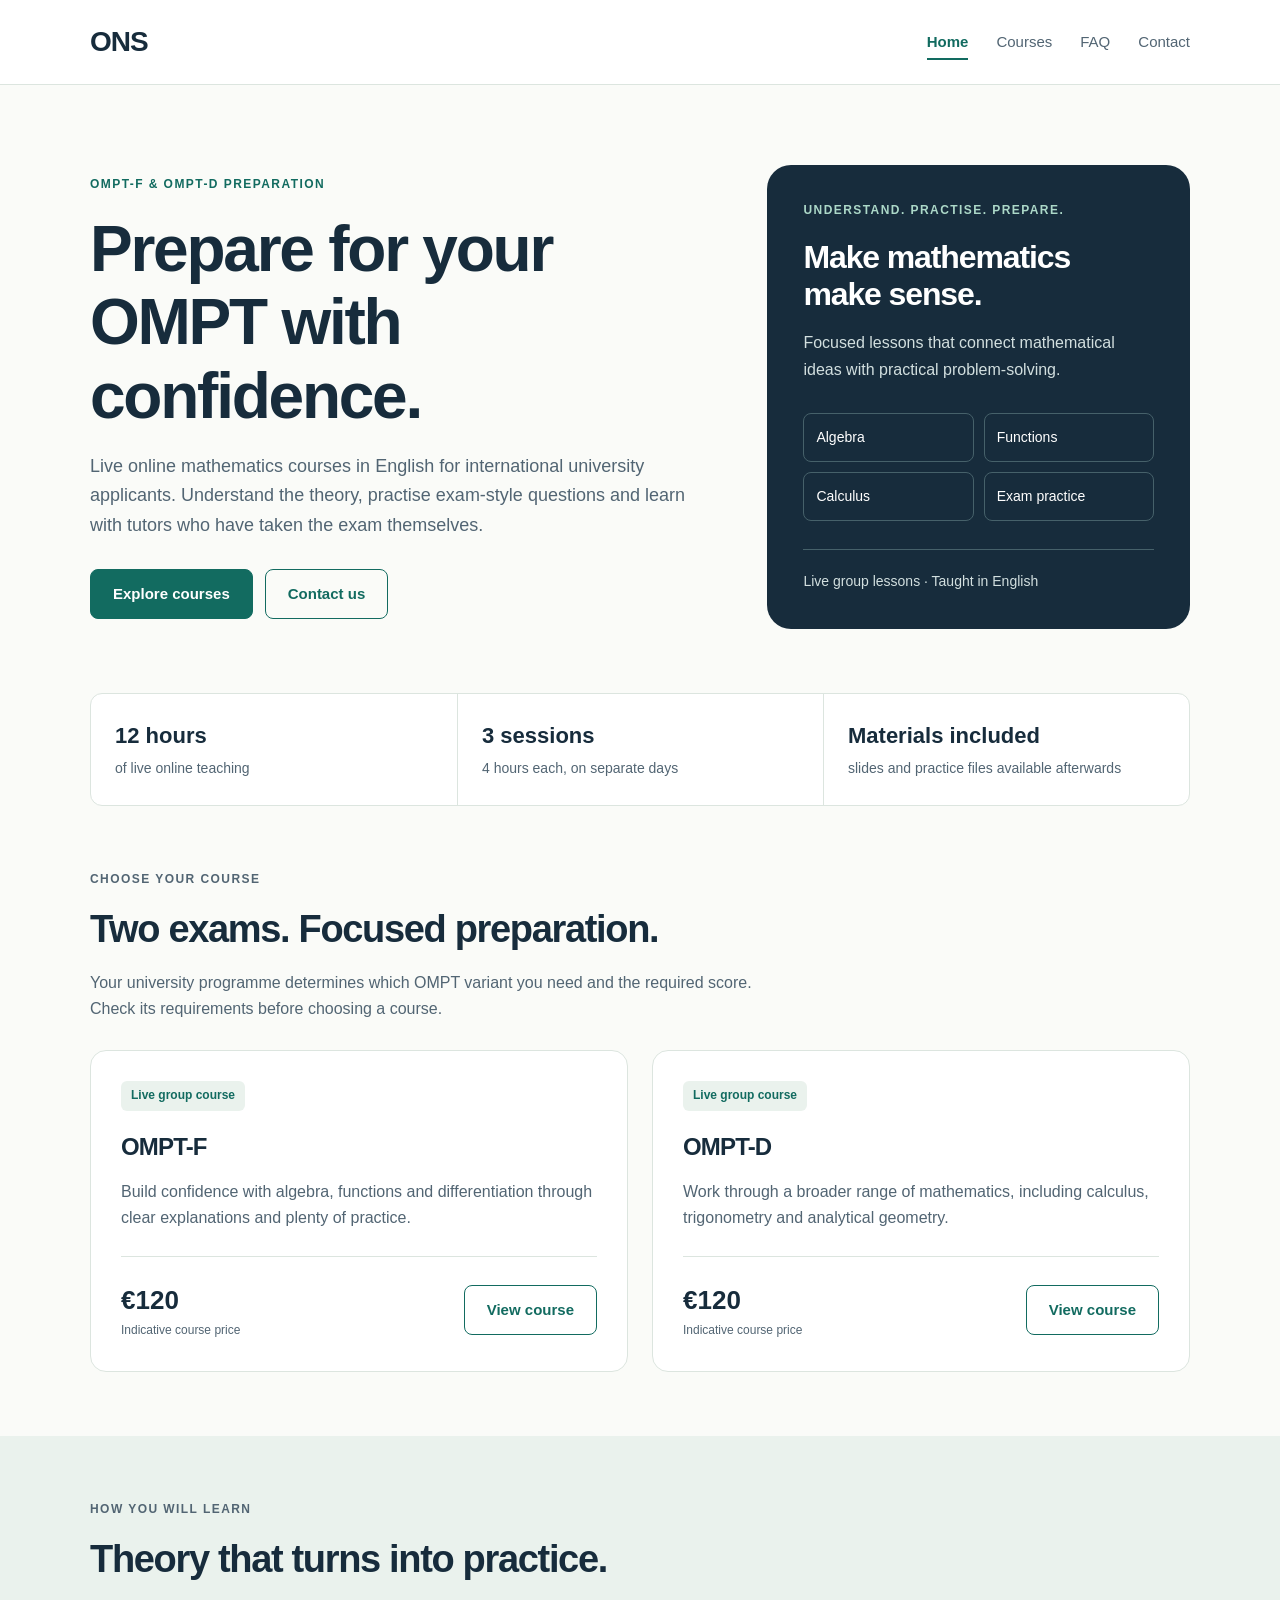
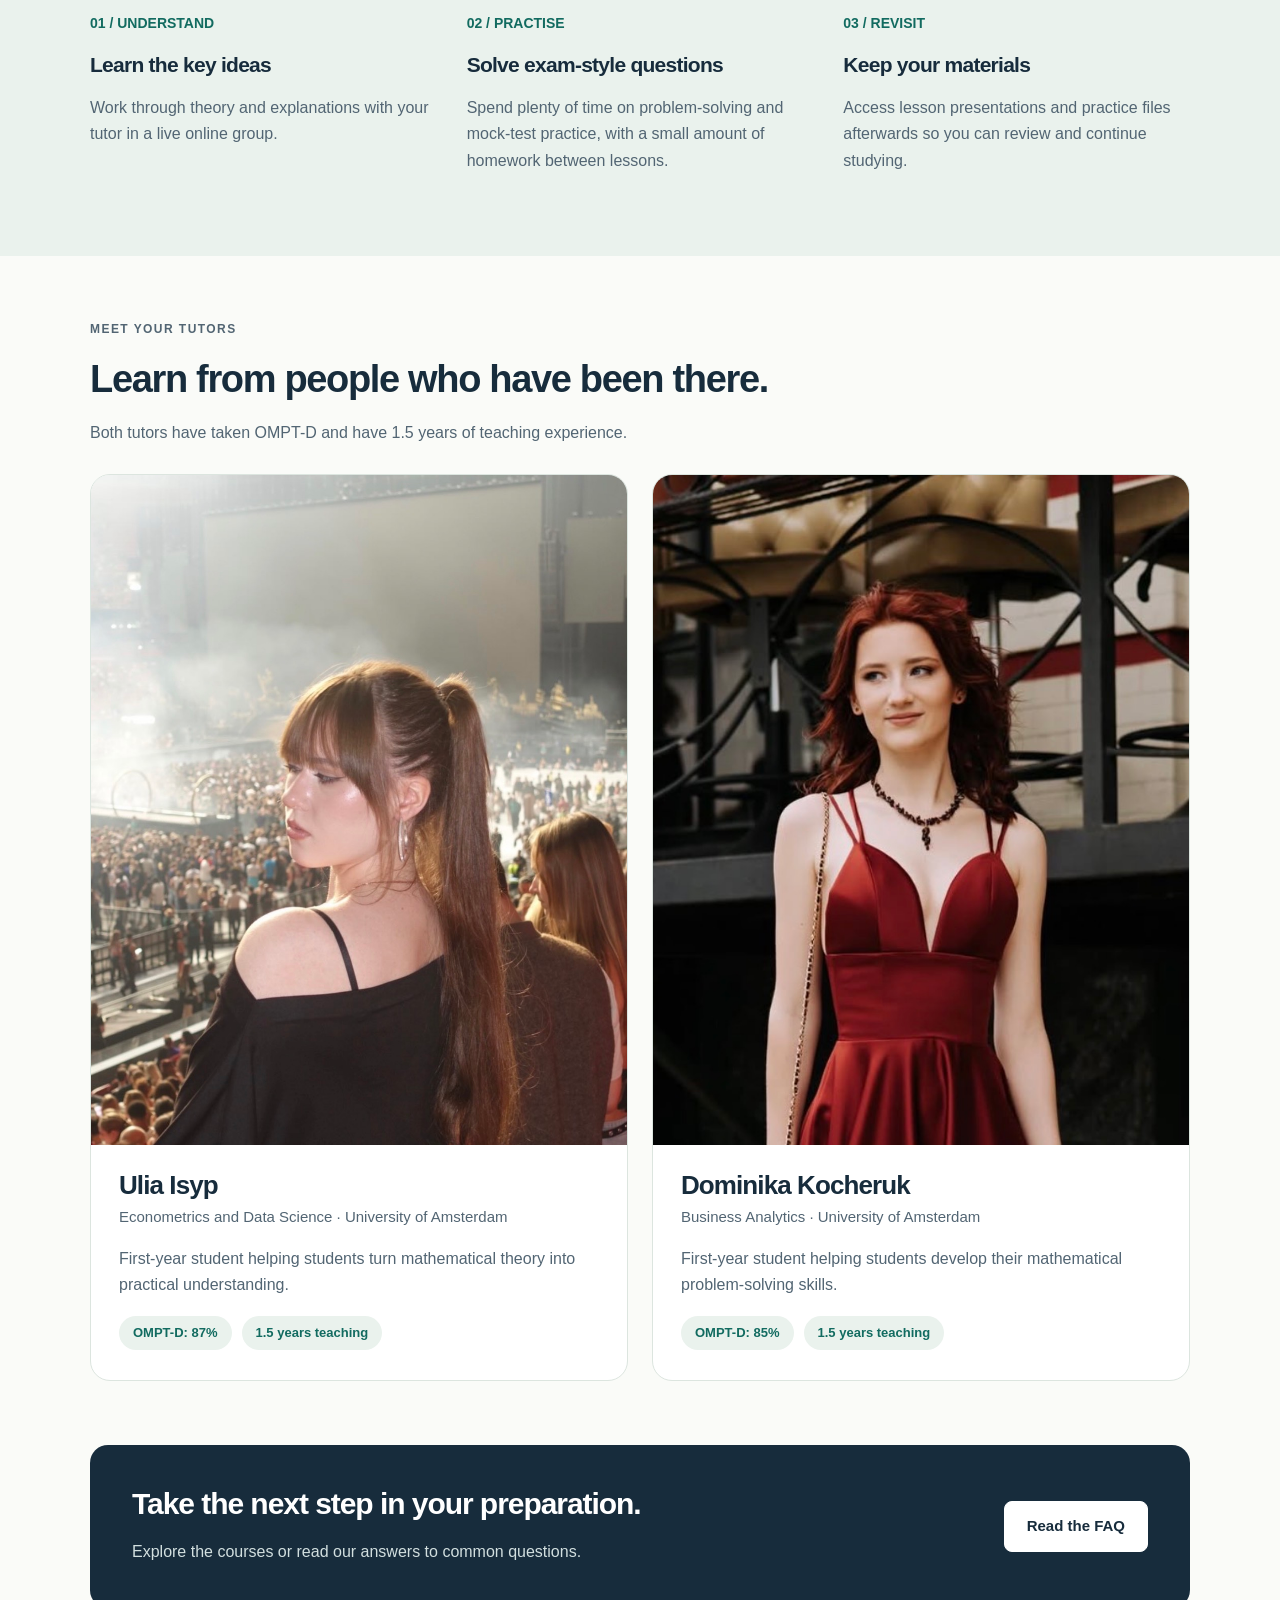
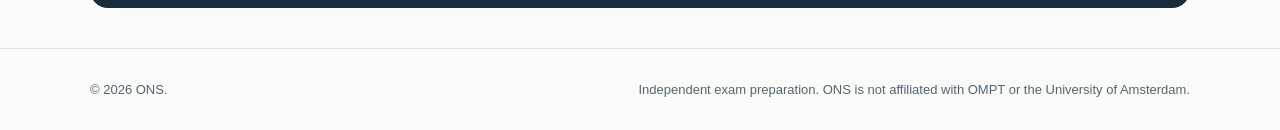
==== index.html @ 3235c78b "Add files via upload" ====
<!DOCTYPE html>
<html lang="en">
  <head>
    <meta charset="UTF-8" />
    <meta name="viewport" content="width=device-width, initial-scale=1.0" />
    <title>ONS | OMPT Preparation in English</title>
    <link rel="stylesheet" href="css/style.css" />
  </head>
  <script src="js/script.js"></script>
  <body>

<a class="skip-link" href="#main">Skip to content</a>
<header class="header">
  <div class="container header-inner">
    <a class="logo" href="index.html" aria-label="ONS home">ONS</a>
    <nav aria-label="Main navigation">
      <a href="index.html" aria-current="page">Home</a>
      <a href="courses.html">Courses</a>
      <a href="faq.html">FAQ</a>
      <a href="contact.html">Contact</a>
    </nav>
  </div>
</header>
<main id="main">
  <div class="container">
    <section class="hero">
      <div>
        <p class="eyebrow">OMPT-F &amp; OMPT-D preparation</p>
        <h1>Prepare for your OMPT with confidence.</h1>
        <p class="lead">
          Live online mathematics courses in English for international
          university applicants. Understand the theory, practise exam-style
          questions and learn with tutors who have taken the exam themselves.
        </p>
        <div class="actions">
          <a class="button" href="courses.html">Explore courses</a>
          <a class="button secondary" href="contact.html">Contact us</a>
        </div>
      </div>
      <div class="hero-panel">
        <p class="eyebrow">Understand. Practise. Prepare.</p>
        <h2>Make mathematics<br />make sense.</h2>
        <p>
          Focused lessons that connect mathematical ideas with practical
          problem-solving.
        </p>
        <div class="topic-grid">
          <span>Algebra</span><span>Functions</span> <span>Calculus</span
          ><span>Exam practice</span>
        </div>
        <p class="panel-bottom">Live group lessons · Taught in English</p>
      </div>
    </section>
    <div class="facts" aria-label="Course format">
      <div class="fact">
        <strong>12 hours</strong><span>of live online teaching</span>
      </div>
      <div class="fact">
        <strong>3 sessions</strong><span>4 hours each, on separate days</span>
      </div>
      <div class="fact">
        <strong>Materials included</strong
        ><span>slides and practice files available afterwards</span>
      </div>
    </div>
    <section class="section">
      <div class="section-heading">
        <p class="eyebrow">Choose your course</p>
        <h2>Two exams. Focused preparation.</h2>
        <p>
          Your university programme determines which OMPT variant you need and
          the required score. Check its requirements before choosing a course.
        </p>
      </div>
      <div class="cards">
        <article class="card">
          <span class="badge">Live group course</span>
          <h3>OMPT-F</h3>
          <p>
            Build confidence with algebra, functions and differentiation through
            clear explanations and plenty of practice.
          </p>
          <div class="card-bottom">
            <span class="price">€120<small>Indicative course price</small></span
            ><a class="button secondary" href="courses.html#ompt-f"
              >View course</a
            >
          </div>
        </article>
        <article class="card">
          <span class="badge">Live group course</span>
          <h3>OMPT-D</h3>
          <p>
            Work through a broader range of mathematics, including calculus,
            trigonometry and analytical geometry.
          </p>
          <div class="card-bottom">
            <span class="price">€120<small>Indicative course price</small></span
            ><a class="button secondary" href="courses.html#ompt-d"
              >View course</a
            >
          </div>
        </article>
      </div>
    </section>
  </div>
  <section class="section tint">
    <div class="container">
      <div class="section-heading">
        <p class="eyebrow">How you will learn</p>
        <h2>Theory that turns into practice.</h2>
      </div>
      <div class="steps">
        <div>
          <span class="step-number">01 / UNDERSTAND</span>
          <h3>Learn the key ideas</h3>
          <p>
            Work through theory and explanations with your tutor in a live
            online group.
          </p>
        </div>
        <div>
          <span class="step-number">02 / PRACTISE</span>
          <h3>Solve exam-style questions</h3>
          <p>
            Spend plenty of time on problem-solving and mock-test practice, with
            a small amount of homework between lessons.
          </p>
        </div>
        <div>
          <span class="step-number">03 / REVISIT</span>
          <h3>Keep your materials</h3>
          <p>
            Access lesson presentations and practice files afterwards so you can
            review and continue studying.
          </p>
        </div>
      </div>
    </div>
  </section>
  <div class="container">
    <section class="section">
  <div class="section-heading">
    <p class="eyebrow">Meet your tutors</p>
    <h2>Learn from people who have been there.</h2>
    <p>
      Both tutors have taken OMPT-D and have 1.5 years of teaching experience.
    </p>
  </div>
  <div class="tutors">
    <article class="tutor-card">
      <div class="tutor-photo">
        <img src="images/ulia.jpg" alt="Ulia Isyp" loading="lazy" />
      </div>
      <div class="tutor-body">
        <h3>Ulia Isyp</h3>
        <p class="tutor-role">
          Econometrics and Data Science · University of Amsterdam
        </p>
        <p>
          First-year student helping students turn mathematical theory into
          practical understanding.
        </p>
        <div class="pills">
          <span class="pill">OMPT-D: 87%</span>
          <span class="pill">1.5 years teaching</span>
        </div>
      </div>
    </article>
    <article class="tutor-card">
      <div class="tutor-photo">
        <img src="images/dominika.jpg" alt="Dominika Kocheruk" loading="lazy" />
      </div>
      <div class="tutor-body">
        <h3>Dominika Kocheruk</h3>
        <p class="tutor-role">
          Business Analytics · University of Amsterdam
        </p>
        <p>
          First-year student helping students develop their mathematical
          problem-solving skills.
        </p>
        <div class="pills">
          <span class="pill">OMPT-D: 85%</span>
          <span class="pill">1.5 years teaching</span>
        </div>
      </div>
    </article>
  </div>
</section>
    <section class="cta">
      <div>
        <h2>Take the next step in your preparation.</h2>
        <p>Explore the courses or read our answers to common questions.</p>
      </div>
      <a class="button" href="faq.html">Read the FAQ</a>
    </section>
  </div>
</main>
<footer class="footer">
  <div class="container footer-inner">
    <p>© 2026 ONS.</p>
    <p class="footer-note">
      Independent exam preparation. ONS is not affiliated with OMPT or the
      University of Amsterdam.
    </p>
  </div>
</footer>
  </body>
</html>
---- css/style.css ----
:root {
  --ink: #172c3c;
  --muted: #526573;
  --accent: #126b60;
  --accent-dark: #0b5048;
  --paper: #fafbf8;
  --white: #ffffff;
  --line: #dce5df;
  --tint: #eaf2ed;
}

* { box-sizing: border-box; }
body {
  margin: 0;
  font-family: Arial, Helvetica, sans-serif;
  color: var(--ink);
  background: var(--paper);
  line-height: 1.65;
  min-height: 100vh;
  display: flex;
  flex-direction: column;
}
a { color: var(--accent); text-underline-offset: 4px; }
a:hover { color: var(--accent-dark); }
a:focus-visible, summary:focus-visible {
  outline: 3px solid var(--accent);
  outline-offset: 5px;
}
.skip-link {
  position: absolute;
  left: 16px;
  top: -100px;
  background: var(--white);
  padding: 10px 16px;
  z-index: 10;
}
.skip-link:focus { top: 10px; }
.container { width: min(1100px, calc(100% - 40px)); margin-inline: auto; }
.header { background: var(--white); border-bottom: 1px solid var(--line); }
.header-inner {
  display: flex;
  justify-content: space-between;
  align-items: center;
  gap: 24px;
  min-height: 84px;
}
.logo { color: var(--ink); font-size: 28px; font-weight: 800; letter-spacing: -1px; text-decoration: none; }
nav { display: flex; gap: 28px; flex-wrap: wrap; }
nav a { color: var(--muted); text-decoration: none; font-size: 15px; }
nav a[aria-current="page"] { color: var(--accent); font-weight: 700; }
main { flex: 1; }
h1, h2, h3 { line-height: 1.15; letter-spacing: -0.035em; margin: 0 0 18px; }
h1 { font-size: clamp(36px, 5.5vw, 64px); }
h2 { font-size: clamp(28px, 3vw, 38px); }
h3 { font-size: 24px; }
p { margin: 0 0 18px; }
.eyebrow {
  color: var(--accent);
  font-size: 12px;
  font-weight: 700;
  text-transform: uppercase;
  letter-spacing: 0.12em;
  margin-bottom: 18px;
}
.lead { font-size: 18px; color: var(--muted); max-width: 650px; }
.muted { color: var(--muted); }
.small { font-size: 14px; }
.hero {
  display: grid;
  grid-template-columns: 1.25fr 0.85fr;
  align-items: center;
  gap: 56px;
  padding-block: 80px 64px;
}
.actions { display: flex; gap: 12px; flex-wrap: wrap; margin-top: 28px; }
.button {
  display: inline-flex;
  align-items: center;
  justify-content: center;
  padding: 12px 22px;
  border: 1px solid var(--accent);
  border-radius: 8px;
  background: var(--accent);
  color: var(--white);
  font-size: 15px;
  font-weight: 700;
  text-decoration: none;
}
.button:hover { background: var(--accent-dark); color: var(--white); }
.button.secondary { background: transparent; color: var(--accent); }
.button.secondary:hover { background: var(--tint); }
.hero-panel {
  background: var(--ink);
  color: var(--white);
  border-radius: 24px;
  padding: 36px;
  min-width: 0;
}
.hero-panel .eyebrow { color: #acd8c8; }
.hero-panel h2 { font-size: 32px; }
.hero-panel p { color: #d2dfdf; }
.topic-grid { display: grid; grid-template-columns: 1fr 1fr; gap: 10px; margin-top: 30px; }
.topic-grid span { padding: 12px; border: 1px solid #46616a; border-radius: 8px; font-size: 14px; }
.hero-panel .panel-bottom { margin: 28px 0 0; padding-top: 20px; border-top: 1px solid #46616a; font-size: 14px; }
.facts {
  display: grid;
  grid-template-columns: repeat(3, 1fr);
  border: 1px solid var(--line);
  border-radius: 12px;
  background: var(--white);
}
.fact { padding: 24px; }
.fact + .fact { border-left: 1px solid var(--line); }
.fact strong { display: block; font-size: 22px; }
.fact span { color: var(--muted); font-size: 14px; }
.section { padding-block: 64px; }
.section-heading { margin-bottom: 28px; }
.section-heading p { max-width: 680px; color: var(--muted); }
.cards { display: grid; grid-template-columns: 1fr 1fr; gap: 24px; }
.card { background: var(--white); border: 1px solid var(--line); border-radius: 16px; padding: 30px; min-width: 0; }
.badge { display: inline-block; padding: 5px 10px; background: var(--tint); border-radius: 6px; color: var(--accent); font-size: 12px; font-weight: 700; margin-bottom: 22px; }
.card p { color: var(--muted); }
.card ul { color: var(--muted); padding-left: 20px; margin-bottom: 24px; }
.card li { margin-bottom: 8px; }
.card-bottom { border-top: 1px solid var(--line); margin-top: 24px; padding-top: 22px; display: flex; gap: 16px; align-items: center; justify-content: space-between; flex-wrap: wrap; }
.price { font-size: 26px; font-weight: 700; }
.price small { display: block; font-size: 12px; font-weight: 400; color: var(--muted); }
.tint { background: var(--tint); }
.steps { display: grid; grid-template-columns: repeat(3, 1fr); gap: 30px; }
.step-number { display: inline-block; font-size: 14px; font-weight: 700; color: var(--accent); margin-bottom: 18px; }
.steps h3 { font-size: 21px; }
.steps p { color: var(--muted); }
.tutor-top { display: flex; gap: 18px; align-items: center; margin-bottom: 22px; }
.avatar { width: 72px; height: 72px; border-radius: 50%; background: var(--tint); color: var(--accent); display: grid; place-items: center; font-size: 23px; font-weight: 700; flex-shrink: 0; object-fit: cover; }
.tutor-top h3 { margin-bottom: 5px; font-size: 22px; }
.tutor-top p { margin: 0; font-size: 14px; }
.score { color: var(--accent); font-weight: 700; }
.cta { background: var(--ink); color: var(--white); border-radius: 18px; padding: 42px; display: flex; align-items: center; justify-content: space-between; gap: 28px; }
.cta h2 { font-size: 30px; }
.cta p { color: #d2dfdf; margin-bottom: 0; }
.cta .button { background: var(--white); border-color: var(--white); color: var(--ink); flex-shrink: 0; }
.page-heading { padding-block: 64px 20px; }
.page-heading h1 { font-size: clamp(36px, 5vw, 52px); }
.notice { border-left: 3px solid var(--accent); padding: 16px 20px; background: var(--tint); color: var(--muted); border-radius: 0 8px 8px 0; }
.faq { max-width: 850px; }
details { background: var(--white); border: 1px solid var(--line); border-radius: 10px; margin-bottom: 12px; }
summary { padding: 20px 24px; font-weight: 700; cursor: pointer; }
details p { padding: 0 24px 22px; color: var(--muted); margin: 0; }
.contact-grid { display: grid; grid-template-columns: repeat(3, 1fr); gap: 20px; }
.contact-grid .card { padding: 24px; }
.contact-grid h2 { font-size: 22px; }
.contact-grid p { font-size: 15px; }
.footer { border-top: 1px solid var(--line); margin-top: 40px; padding-block: 30px; font-size: 13px; color: var(--muted); }
.footer-inner { display: flex; justify-content: space-between; gap: 20px; flex-wrap: wrap; }
.footer p { margin: 0; }
.footer-note { max-width: 560px; }

@media (max-width: 800px) {
  .hero { grid-template-columns: 1fr; gap: 32px; padding-block: 48px; }
  .hero-panel { padding: 28px; }
  .steps, .contact-grid { grid-template-columns: 1fr; }
  .cta { flex-direction: column; align-items: flex-start; padding: 30px; }
}
@media (max-width: 560px) {
  .header-inner { flex-direction: column; gap: 12px; padding-block: 18px; }
  nav { gap: 22px; }
  .cards, .facts { grid-template-columns: 1fr; }
  .fact + .fact { border-left: 0; border-top: 1px solid var(--line); }
  .card { padding: 24px; }
  .section { padding-block: 40px; }
  .page-heading { padding-top: 40px; }
  .lead { font-size: 17px; }
}
/* ===== Header ===== */
.header {
  position: sticky;
  top: 0;
  z-index: 5;
  transition: box-shadow 0.3s ease;
}
.header.scrolled {
  box-shadow: 0 6px 24px rgba(23, 44, 60, 0.08);
}

/* ===== Nav underline ===== */
nav a {
  position: relative;
}
nav a::after {
  content: "";
  position: absolute;
  left: 0;
  right: 0;
  bottom: -6px;
  height: 2px;
  background: var(--accent);
  transform: scaleX(0);
  transform-origin: left;
  transition: transform 0.25s ease;
}
nav a:hover::after,
nav a[aria-current="page"]::after {
  transform: scaleX(1);
}

/* ===== Buttons ===== */
.button {
  transition: transform 0.2s ease, background 0.2s ease, box-shadow 0.2s ease;
}
.button:hover {
  transform: translateY(-2px);
  box-shadow: 0 8px 18px rgba(18, 107, 96, 0.25);
}

/* ===== Page load animations ===== */
@keyframes fadeUp {
  from {
    opacity: 0;
    transform: translateY(24px);
  }
  to {
    opacity: 1;
    transform: none;
  }
}
@keyframes float {
  0%,
  100% {
    transform: translateY(0);
  }
  50% {
    transform: translateY(-8px);
  }
}
.hero > div:first-child {
  animation: fadeUp 0.8s ease both;
}
.hero-panel {
  animation: fadeUp 0.8s 0.2s ease both, float 6s 1.2s ease-in-out infinite;
}
.page-heading {
  animation: fadeUp 0.7s ease both;
}
.topic-grid span {
  transition: background 0.25s ease, border-color 0.25s ease;
}
.topic-grid span:hover {
  background: rgba(255, 255, 255, 0.08);
  border-color: #acd8c8;
}

/* ===== Card hover ===== */
.cards .card,
.contact-grid .card,
.tutor-card {
  transition: transform 0.3s ease, box-shadow 0.3s ease,
    border-color 0.3s ease;
}
.cards .card:hover,
.contact-grid .card:hover,
.tutor-card:hover {
  transform: translateY(-6px);
  box-shadow: 0 18px 40px rgba(23, 44, 60, 0.1);
  border-color: #b9d2c8;
}

/* ===== Scroll reveal ===== */
.reveal {
  opacity: 0;
  transform: translateY(28px);
  transition: opacity 0.7s ease, transform 0.7s ease;
  transition-delay: var(--d, 0s);
}
.reveal.visible {
  opacity: 1;
  transform: none;
}

/* ===== Tutor cards ===== */
.tutors {
  display: grid;
  grid-template-columns: 1fr 1fr;
  gap: 24px;
}
.tutor-card {
  background: var(--white);
  border: 1px solid var(--line);
  border-radius: 20px;
  overflow: hidden;
}
.tutor-photo {
  aspect-ratio: 4 / 5;
  overflow: hidden;
  background: var(--tint);
}
.tutor-photo img {
  display: block;
  width: 100%;
  height: 100%;
  object-fit: cover;
  object-position: center top;
  transition: transform 0.6s ease;
}
.tutor-card:hover .tutor-photo img {
  transform: scale(1.05);
}
.tutor-body {
  padding: 26px 28px 30px;
}
.tutor-body h3 {
  margin-bottom: 4px;
  font-size: 26px;
}
.tutor-role {
  color: var(--muted);
  font-size: 15px;
  margin-bottom: 16px;
}
.tutor-body p:not(.tutor-role) {
  color: var(--muted);
}
.pills {
  display: flex;
  gap: 10px;
  flex-wrap: wrap;
}
.pill {
  padding: 6px 14px;
  background: var(--tint);
  color: var(--accent);
  border-radius: 999px;
  font-size: 13px;
  font-weight: 700;
}
@media (max-width: 800px) {
  .tutors {
    grid-template-columns: 1fr;
  }
  .tutor-photo {
    aspect-ratio: 1 / 1;
  }
}

/* ===== Reduced motion ===== */
@media (prefers-reduced-motion: reduce) {
  *,
  *::before,
  *::after {
    animation: none !important;
    transition: none !important;
  }
}
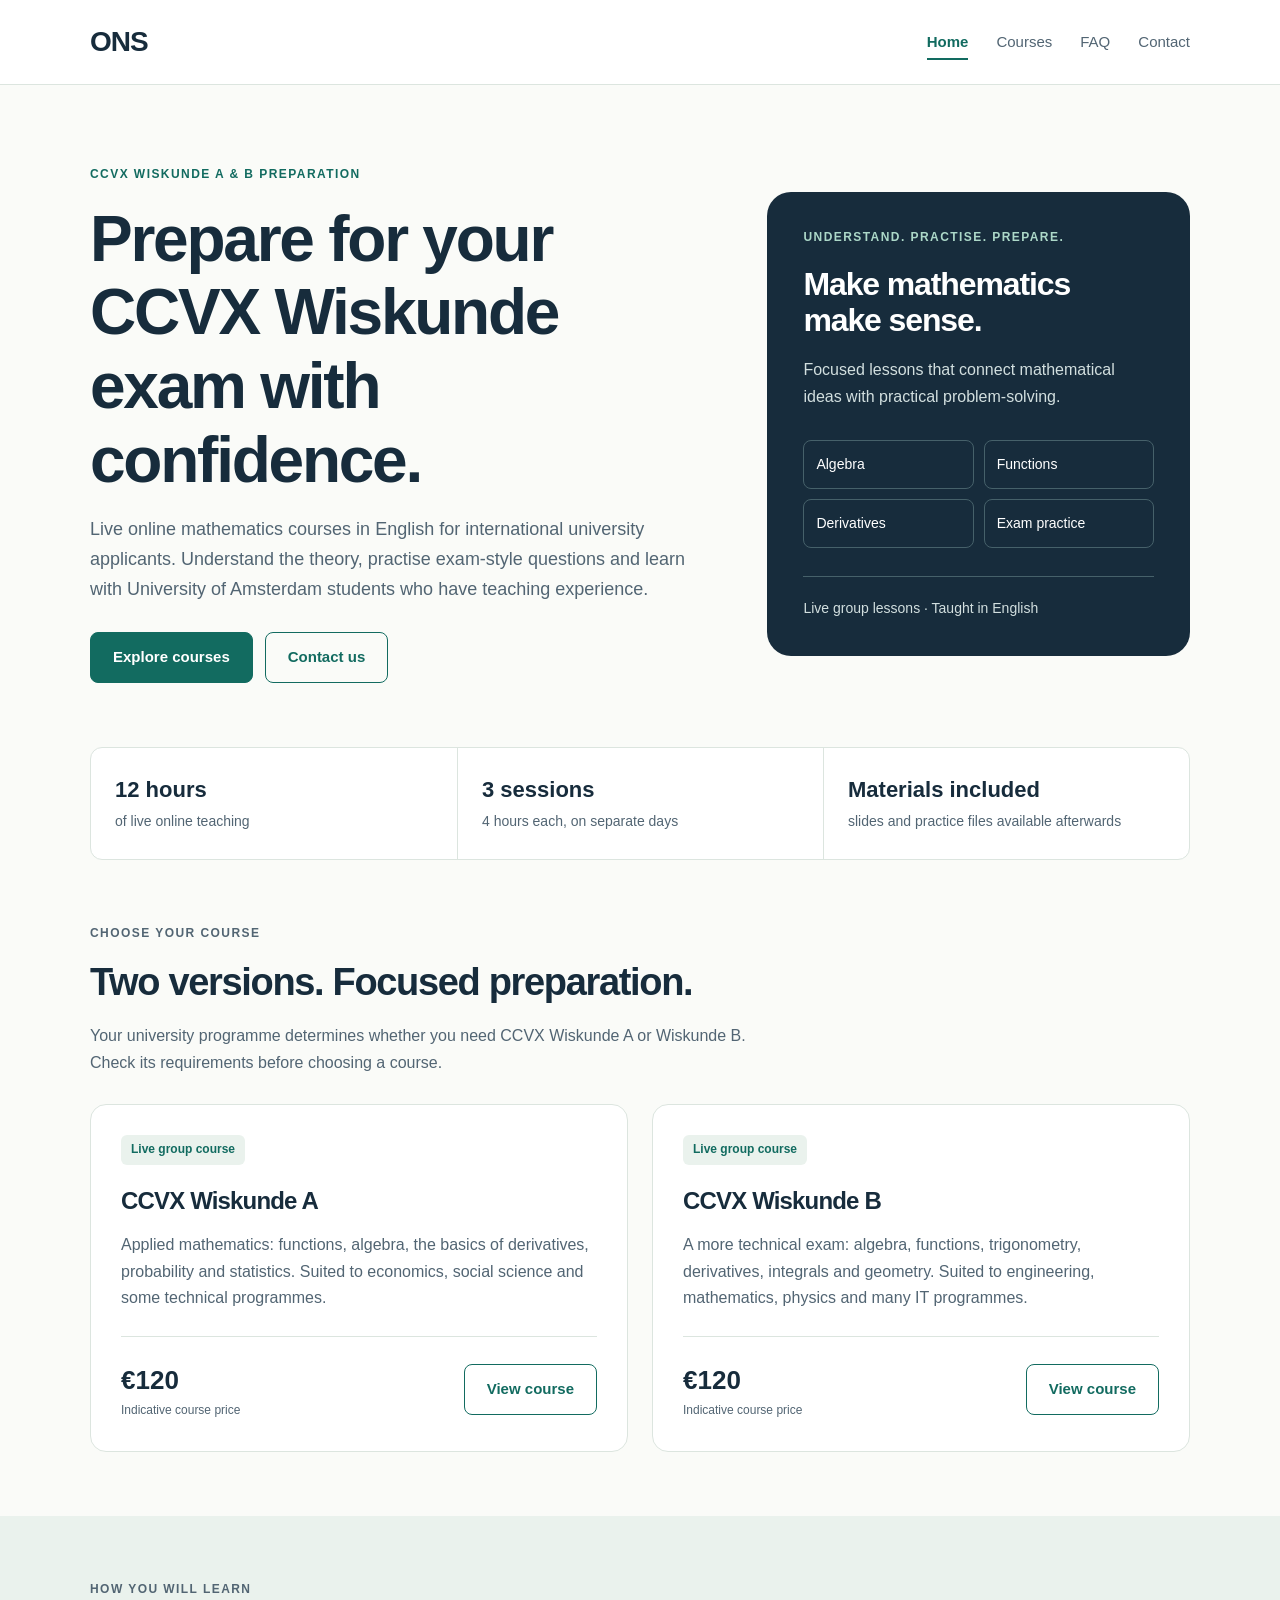
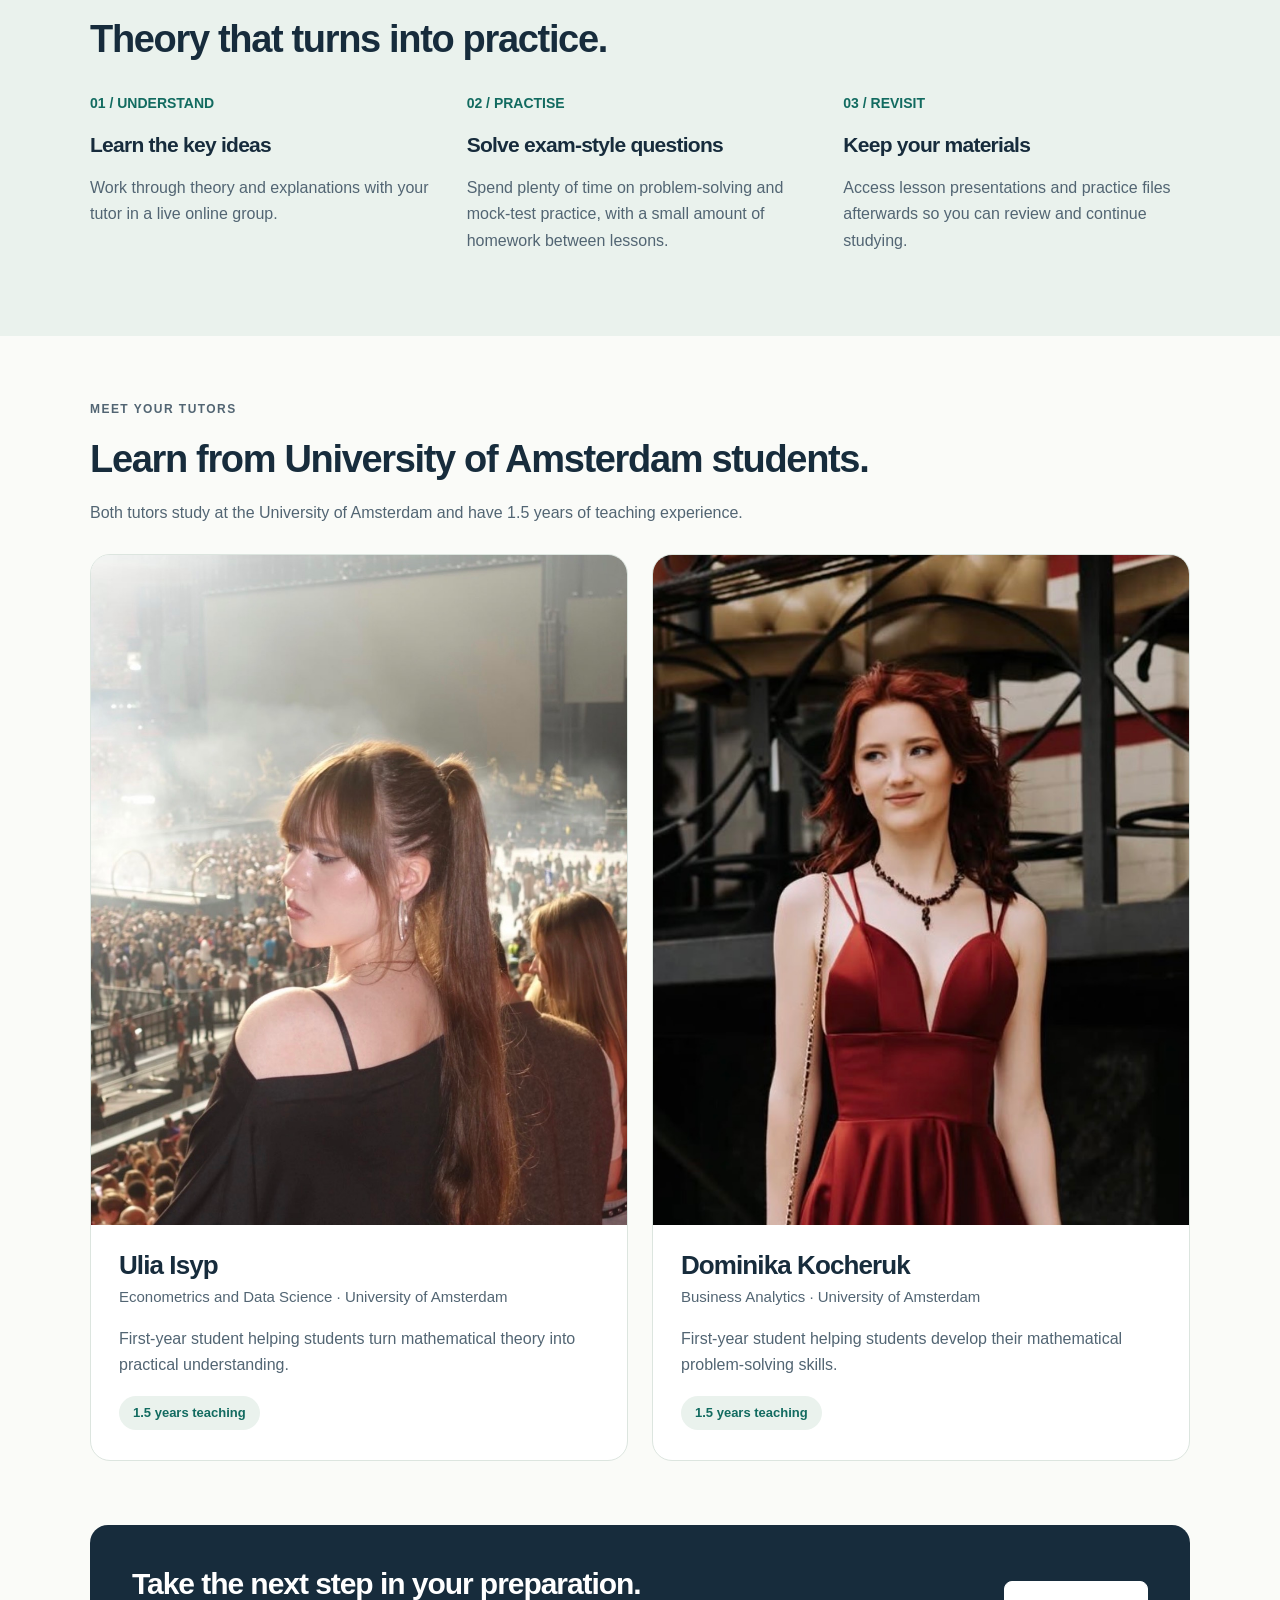
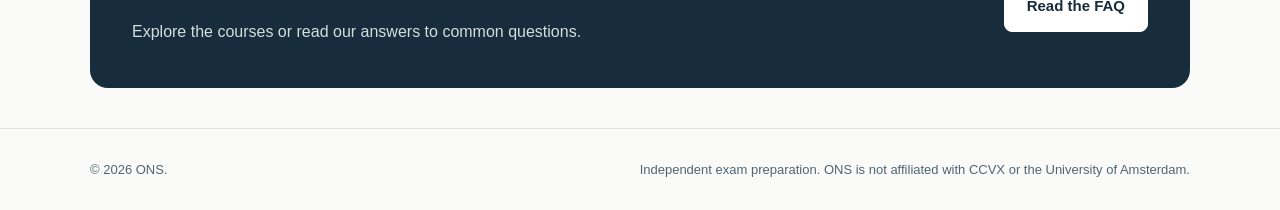
==== commit ad404b3d: "Add files via upload" ====
--- a/index.html
+++ b/index.html
@@ -3,208 +3,220 @@
   <head>
     <meta charset="UTF-8" />
     <meta name="viewport" content="width=device-width, initial-scale=1.0" />
-    <title>ONS | OMPT Preparation in English</title>
+    <meta
+      name="description"
+      content="Live online CCVX Wiskunde A and Wiskunde B preparation in English for international university applicants."
+    />
+    <title>ONS | CCVX Wiskunde Preparation in English</title>
     <link rel="stylesheet" href="css/style.css" />
   </head>
-  <script src="js/script.js"></script>
   <body>
-
-<a class="skip-link" href="#main">Skip to content</a>
-<header class="header">
-  <div class="container header-inner">
-    <a class="logo" href="index.html" aria-label="ONS home">ONS</a>
-    <nav aria-label="Main navigation">
-      <a href="index.html" aria-current="page">Home</a>
-      <a href="courses.html">Courses</a>
-      <a href="faq.html">FAQ</a>
-      <a href="contact.html">Contact</a>
-    </nav>
-  </div>
-</header>
-<main id="main">
-  <div class="container">
-    <section class="hero">
-      <div>
-        <p class="eyebrow">OMPT-F &amp; OMPT-D preparation</p>
-        <h1>Prepare for your OMPT with confidence.</h1>
-        <p class="lead">
-          Live online mathematics courses in English for international
-          university applicants. Understand the theory, practise exam-style
-          questions and learn with tutors who have taken the exam themselves.
+    <a class="skip-link" href="#main">Skip to content</a>
+    <header class="header">
+      <div class="container header-inner">
+        <a class="logo" href="index.html" aria-label="ONS home">ONS</a>
+        <nav aria-label="Main navigation">
+          <a href="index.html" aria-current="page">Home</a>
+          <a href="courses.html">Courses</a>
+          <a href="faq.html">FAQ</a>
+          <a href="contact.html">Contact</a>
+        </nav>
+      </div>
+    </header>
+    <main id="main">
+      <div class="container">
+        <section class="hero">
+          <div>
+            <p class="eyebrow">CCVX Wiskunde A &amp; B preparation</p>
+            <h1>Prepare for your CCVX Wiskunde exam with confidence.</h1>
+            <p class="lead">
+              Live online mathematics courses in English for international
+              university applicants. Understand the theory, practise exam-style
+              questions and learn with University of Amsterdam students who
+              have teaching experience.
+            </p>
+            <div class="actions">
+              <a class="button" href="courses.html">Explore courses</a>
+              <a class="button secondary" href="contact.html">Contact us</a>
+            </div>
+          </div>
+          <div class="hero-panel">
+            <p class="eyebrow">Understand. Practise. Prepare.</p>
+            <h2>Make mathematics<br />make sense.</h2>
+            <p>
+              Focused lessons that connect mathematical ideas with practical
+              problem-solving.
+            </p>
+            <div class="topic-grid">
+              <span>Algebra</span><span>Functions</span>
+              <span>Derivatives</span><span>Exam practice</span>
+            </div>
+            <p class="panel-bottom">Live group lessons · Taught in English</p>
+          </div>
+        </section>
+        <div class="facts" aria-label="Course format">
+          <div class="fact">
+            <strong>12 hours</strong><span>of live online teaching</span>
+          </div>
+          <div class="fact">
+            <strong>3 sessions</strong><span>4 hours each, on separate days</span>
+          </div>
+          <div class="fact">
+            <strong>Materials included</strong
+            ><span>slides and practice files available afterwards</span>
+          </div>
+        </div>
+        <section class="section">
+          <div class="section-heading">
+            <p class="eyebrow">Choose your course</p>
+            <h2>Two versions. Focused preparation.</h2>
+            <p>
+              Your university programme determines whether you need CCVX
+              Wiskunde A or Wiskunde B. Check its requirements before choosing
+              a course.
+            </p>
+          </div>
+          <div class="cards">
+            <article class="card">
+              <span class="badge">Live group course</span>
+              <h3>CCVX Wiskunde A</h3>
+              <p>
+                Applied mathematics: functions, algebra, the basics of
+                derivatives, probability and statistics. Suited to economics,
+                social science and some technical programmes.
+              </p>
+              <div class="card-bottom">
+                <span class="price"
+                  >€120<small>Indicative course price</small></span
+                ><a class="button secondary" href="courses.html#ccvx-a"
+                  >View course</a
+                >
+              </div>
+            </article>
+            <article class="card">
+              <span class="badge">Live group course</span>
+              <h3>CCVX Wiskunde B</h3>
+              <p>
+                A more technical exam: algebra, functions, trigonometry,
+                derivatives, integrals and geometry. Suited to engineering,
+                mathematics, physics and many IT programmes.
+              </p>
+              <div class="card-bottom">
+                <span class="price"
+                  >€120<small>Indicative course price</small></span
+                ><a class="button secondary" href="courses.html#ccvx-b"
+                  >View course</a
+                >
+              </div>
+            </article>
+          </div>
+        </section>
+      </div>
+      <section class="section tint">
+        <div class="container">
+          <div class="section-heading">
+            <p class="eyebrow">How you will learn</p>
+            <h2>Theory that turns into practice.</h2>
+          </div>
+          <div class="steps">
+            <div>
+              <span class="step-number">01 / UNDERSTAND</span>
+              <h3>Learn the key ideas</h3>
+              <p>
+                Work through theory and explanations with your tutor in a live
+                online group.
+              </p>
+            </div>
+            <div>
+              <span class="step-number">02 / PRACTISE</span>
+              <h3>Solve exam-style questions</h3>
+              <p>
+                Spend plenty of time on problem-solving and mock-test practice,
+                with a small amount of homework between lessons.
+              </p>
+            </div>
+            <div>
+              <span class="step-number">03 / REVISIT</span>
+              <h3>Keep your materials</h3>
+              <p>
+                Access lesson presentations and practice files afterwards so
+                you can review and continue studying.
+              </p>
+            </div>
+          </div>
+        </div>
+      </section>
+      <div class="container">
+        <section class="section">
+          <div class="section-heading">
+            <p class="eyebrow">Meet your tutors</p>
+            <h2>Learn from University of Amsterdam students.</h2>
+            <p>
+              Both tutors study at the University of Amsterdam and have 1.5
+              years of teaching experience.
+            </p>
+          </div>
+          <div class="tutors">
+            <article class="tutor-card">
+              <div class="tutor-photo">
+                <img src="images/ulia.jpg" alt="Ulia Isyp" loading="lazy" />
+              </div>
+              <div class="tutor-body">
+                <h3>Ulia Isyp</h3>
+                <p class="tutor-role">
+                  Econometrics and Data Science · University of Amsterdam
+                </p>
+                <p>
+                  First-year student helping students turn mathematical theory
+                  into practical understanding.
+                </p>
+                <div class="pills">
+                  <span class="pill">1.5 years teaching</span>
+                </div>
+              </div>
+            </article>
+            <article class="tutor-card">
+              <div class="tutor-photo">
+                <img
+                  src="images/dominika.jpg"
+                  alt="Dominika Kocheruk"
+                  loading="lazy"
+                />
+              </div>
+              <div class="tutor-body">
+                <h3>Dominika Kocheruk</h3>
+                <p class="tutor-role">
+                  Business Analytics · University of Amsterdam
+                </p>
+                <p>
+                  First-year student helping students develop their
+                  mathematical problem-solving skills.
+                </p>
+                <div class="pills">
+                  <span class="pill">1.5 years teaching</span>
+                </div>
+              </div>
+            </article>
+          </div>
+        </section>
+        <section class="cta">
+          <div>
+            <h2>Take the next step in your preparation.</h2>
+            <p>Explore the courses or read our answers to common questions.</p>
+          </div>
+          <a class="button" href="faq.html">Read the FAQ</a>
+        </section>
+      </div>
+    </main>
+    <footer class="footer">
+      <div class="container footer-inner">
+        <p>© 2026 ONS.</p>
+        <p class="footer-note">
+          Independent exam preparation. ONS is not affiliated with CCVX or the
+          University of Amsterdam.
         </p>
-        <div class="actions">
-          <a class="button" href="courses.html">Explore courses</a>
-          <a class="button secondary" href="contact.html">Contact us</a>
-        </div>
-      </div>
-      <div class="hero-panel">
-        <p class="eyebrow">Understand. Practise. Prepare.</p>
-        <h2>Make mathematics<br />make sense.</h2>
-        <p>
-          Focused lessons that connect mathematical ideas with practical
-          problem-solving.
-        </p>
-        <div class="topic-grid">
-          <span>Algebra</span><span>Functions</span> <span>Calculus</span
-          ><span>Exam practice</span>
-        </div>
-        <p class="panel-bottom">Live group lessons · Taught in English</p>
-      </div>
-    </section>
-    <div class="facts" aria-label="Course format">
-      <div class="fact">
-        <strong>12 hours</strong><span>of live online teaching</span>
-      </div>
-      <div class="fact">
-        <strong>3 sessions</strong><span>4 hours each, on separate days</span>
-      </div>
-      <div class="fact">
-        <strong>Materials included</strong
-        ><span>slides and practice files available afterwards</span>
-      </div>
-    </div>
-    <section class="section">
-      <div class="section-heading">
-        <p class="eyebrow">Choose your course</p>
-        <h2>Two exams. Focused preparation.</h2>
-        <p>
-          Your university programme determines which OMPT variant you need and
-          the required score. Check its requirements before choosing a course.
-        </p>
-      </div>
-      <div class="cards">
-        <article class="card">
-          <span class="badge">Live group course</span>
-          <h3>OMPT-F</h3>
-          <p>
-            Build confidence with algebra, functions and differentiation through
-            clear explanations and plenty of practice.
-          </p>
-          <div class="card-bottom">
-            <span class="price">€120<small>Indicative course price</small></span
-            ><a class="button secondary" href="courses.html#ompt-f"
-              >View course</a
-            >
-          </div>
-        </article>
-        <article class="card">
-          <span class="badge">Live group course</span>
-          <h3>OMPT-D</h3>
-          <p>
-            Work through a broader range of mathematics, including calculus,
-            trigonometry and analytical geometry.
-          </p>
-          <div class="card-bottom">
-            <span class="price">€120<small>Indicative course price</small></span
-            ><a class="button secondary" href="courses.html#ompt-d"
-              >View course</a
-            >
-          </div>
-        </article>
-      </div>
-    </section>
-  </div>
-  <section class="section tint">
-    <div class="container">
-      <div class="section-heading">
-        <p class="eyebrow">How you will learn</p>
-        <h2>Theory that turns into practice.</h2>
-      </div>
-      <div class="steps">
-        <div>
-          <span class="step-number">01 / UNDERSTAND</span>
-          <h3>Learn the key ideas</h3>
-          <p>
-            Work through theory and explanations with your tutor in a live
-            online group.
-          </p>
-        </div>
-        <div>
-          <span class="step-number">02 / PRACTISE</span>
-          <h3>Solve exam-style questions</h3>
-          <p>
-            Spend plenty of time on problem-solving and mock-test practice, with
-            a small amount of homework between lessons.
-          </p>
-        </div>
-        <div>
-          <span class="step-number">03 / REVISIT</span>
-          <h3>Keep your materials</h3>
-          <p>
-            Access lesson presentations and practice files afterwards so you can
-            review and continue studying.
-          </p>
-        </div>
-      </div>
-    </div>
-  </section>
-  <div class="container">
-    <section class="section">
-  <div class="section-heading">
-    <p class="eyebrow">Meet your tutors</p>
-    <h2>Learn from people who have been there.</h2>
-    <p>
-      Both tutors have taken OMPT-D and have 1.5 years of teaching experience.
-    </p>
-  </div>
-  <div class="tutors">
-    <article class="tutor-card">
-      <div class="tutor-photo">
-        <img src="images/ulia.jpg" alt="Ulia Isyp" loading="lazy" />
-      </div>
-      <div class="tutor-body">
-        <h3>Ulia Isyp</h3>
-        <p class="tutor-role">
-          Econometrics and Data Science · University of Amsterdam
-        </p>
-        <p>
-          First-year student helping students turn mathematical theory into
-          practical understanding.
-        </p>
-        <div class="pills">
-          <span class="pill">OMPT-D: 87%</span>
-          <span class="pill">1.5 years teaching</span>
-        </div>
-      </div>
-    </article>
-    <article class="tutor-card">
-      <div class="tutor-photo">
-        <img src="images/dominika.jpg" alt="Dominika Kocheruk" loading="lazy" />
-      </div>
-      <div class="tutor-body">
-        <h3>Dominika Kocheruk</h3>
-        <p class="tutor-role">
-          Business Analytics · University of Amsterdam
-        </p>
-        <p>
-          First-year student helping students develop their mathematical
-          problem-solving skills.
-        </p>
-        <div class="pills">
-          <span class="pill">OMPT-D: 85%</span>
-          <span class="pill">1.5 years teaching</span>
-        </div>
-      </div>
-    </article>
-  </div>
-</section>
-    <section class="cta">
-      <div>
-        <h2>Take the next step in your preparation.</h2>
-        <p>Explore the courses or read our answers to common questions.</p>
-      </div>
-      <a class="button" href="faq.html">Read the FAQ</a>
-    </section>
-  </div>
-</main>
-<footer class="footer">
-  <div class="container footer-inner">
-    <p>© 2026 ONS.</p>
-    <p class="footer-note">
-      Independent exam preparation. ONS is not affiliated with OMPT or the
-      University of Amsterdam.
-    </p>
-  </div>
-</footer>
+      </div>
+    </footer>
+    <script src="js/script.js"></script>
   </body>
 </html>
